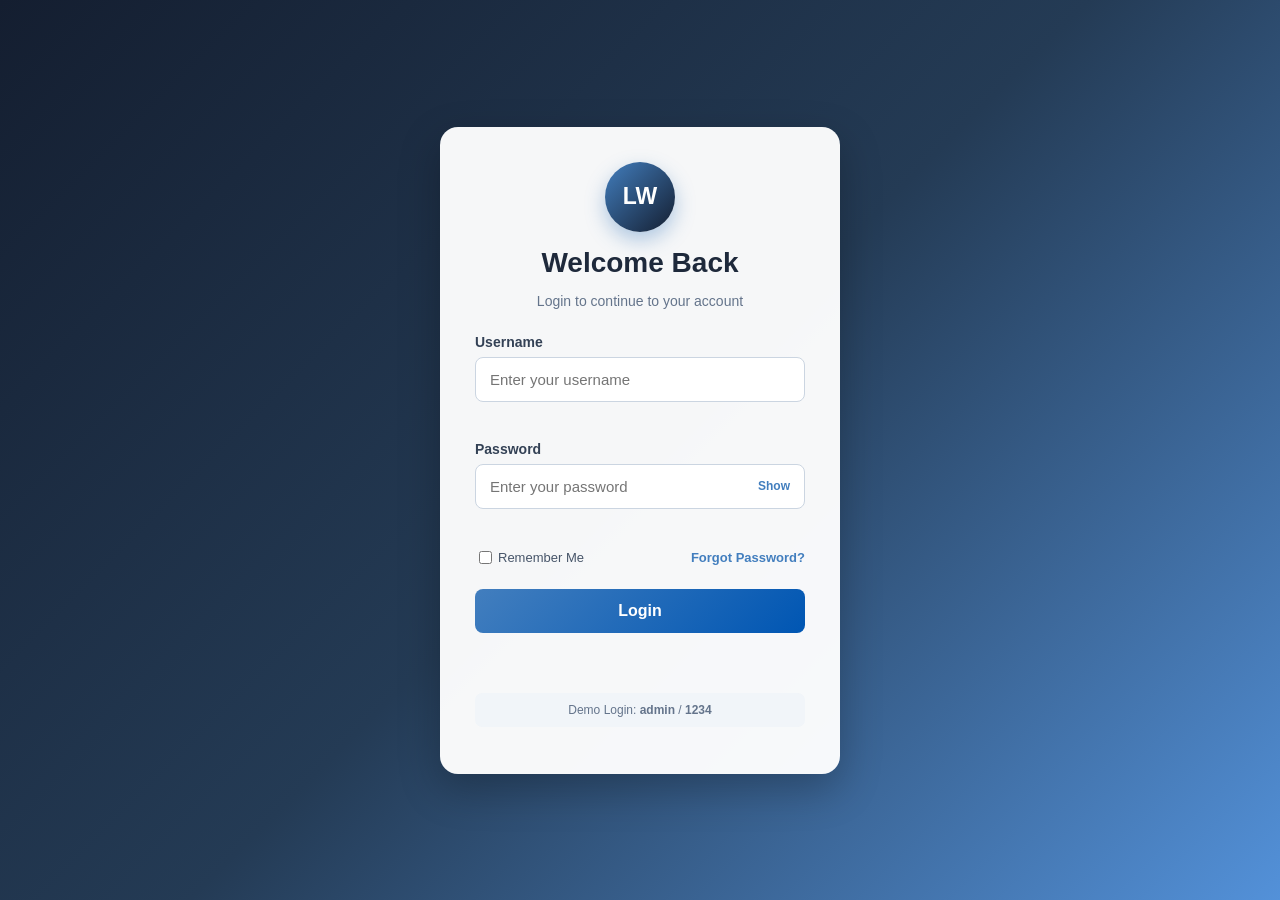
==== dashboard.html @ ab684958 "dashboard added" ====
<!DOCTYPE html>
<html lang="en">
<head>
  <meta charset="UTF-8">

  <meta
    name="viewport"
    content="width=device-width, initial-scale=1.0"
  >

  <title>Dashboard</title>

  <style>
    body {
      margin: 0;

      font-family: Arial, sans-serif;

      background:
        linear-gradient(
          135deg,
          #141e30,
          #5391d9
        );

      min-height: 100vh;

      display: flex;
      justify-content: center;
      align-items: center;
    }

    .dashboard {
      width: 350px;

      padding: 40px;

      background-color: white;

      border-radius: 15px;

      text-align: center;

      box-shadow:
        0 15px 35px rgba(0, 0, 0, 0.25);
    }

    h1 {
      color: #1e293b;
    }

    p {
      color: #64748b;
    }

    button {
      margin-top: 20px;

      padding: 12px 25px;

      background-color: #427ebe;
      color: white;

      border: none;
      border-radius: 7px;

      cursor: pointer;
    }

    button:hover {
      background-color: #0056b3;
    }
  </style>
</head>

<body>

  <div class="dashboard">

    <h1>Dashboard</h1>

    <p id="welcomeMessage"></p>

    <button onclick="logout()">
      Logout
    </button>

  </div>

  <script>
    const loggedInUser =
      sessionStorage.getItem("loggedInUser");

    if (!loggedInUser) {
      window.location.href = "index.html";
    } else {
      document.getElementById(
        "welcomeMessage"
      ).textContent =
        "Welcome, " + loggedInUser + "!";
    }

    function logout() {
      sessionStorage.removeItem("loggedInUser");

      window.location.href = "index.html";
    }
  </script>

</body>
</html>
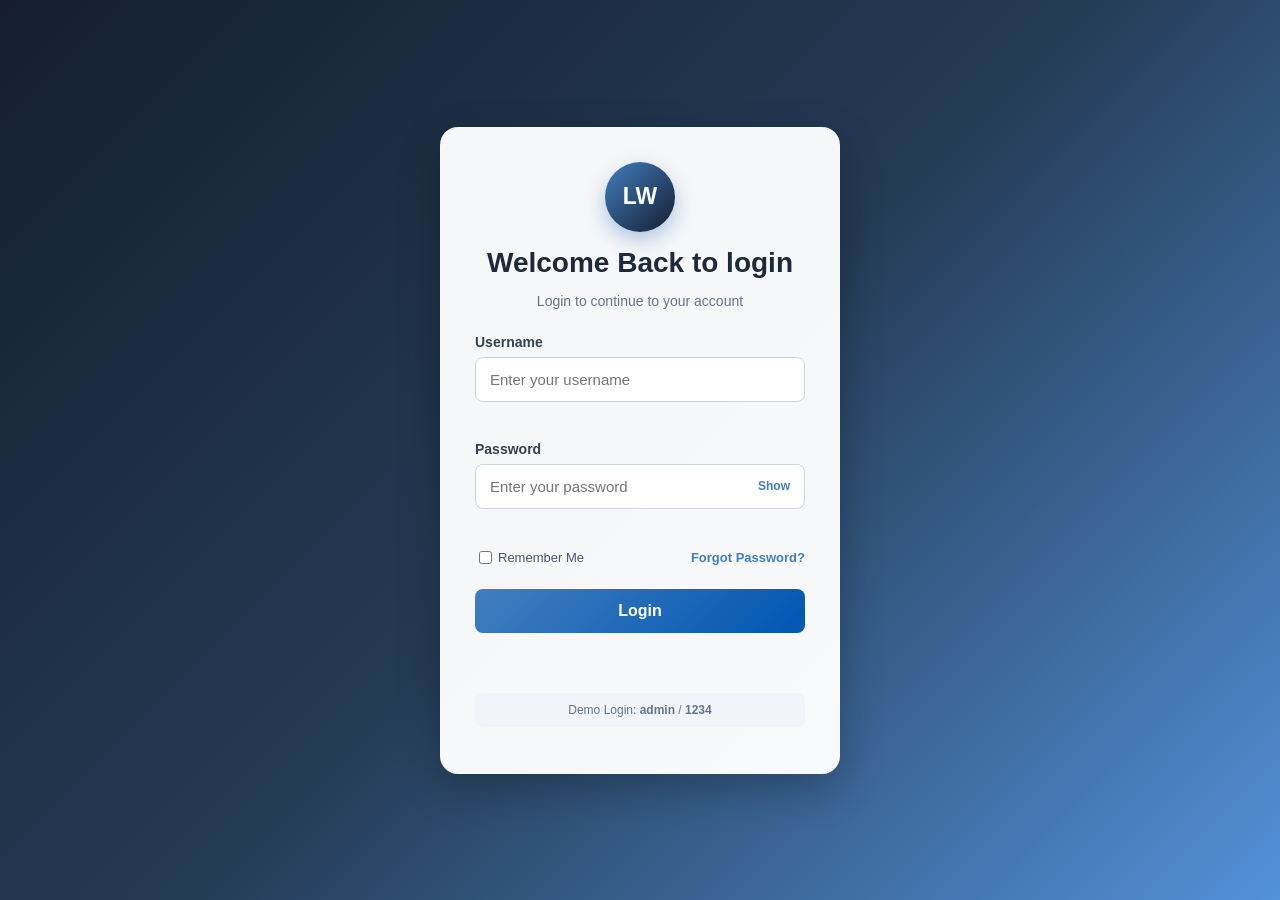
==== commit c7147456: "modified" ====
--- a/dashboard.html
+++ b/dashboard.html
@@ -77,8 +77,8 @@
 
   <div class="dashboard">
 
-    <h1>Dashboard</h1>
-
+    <h1>Welcome to Dashboard</h1>
+    <h6> This is your personal dashboard </h6>
     <p id="welcomeMessage"></p>
 
     <button onclick="logout()">
